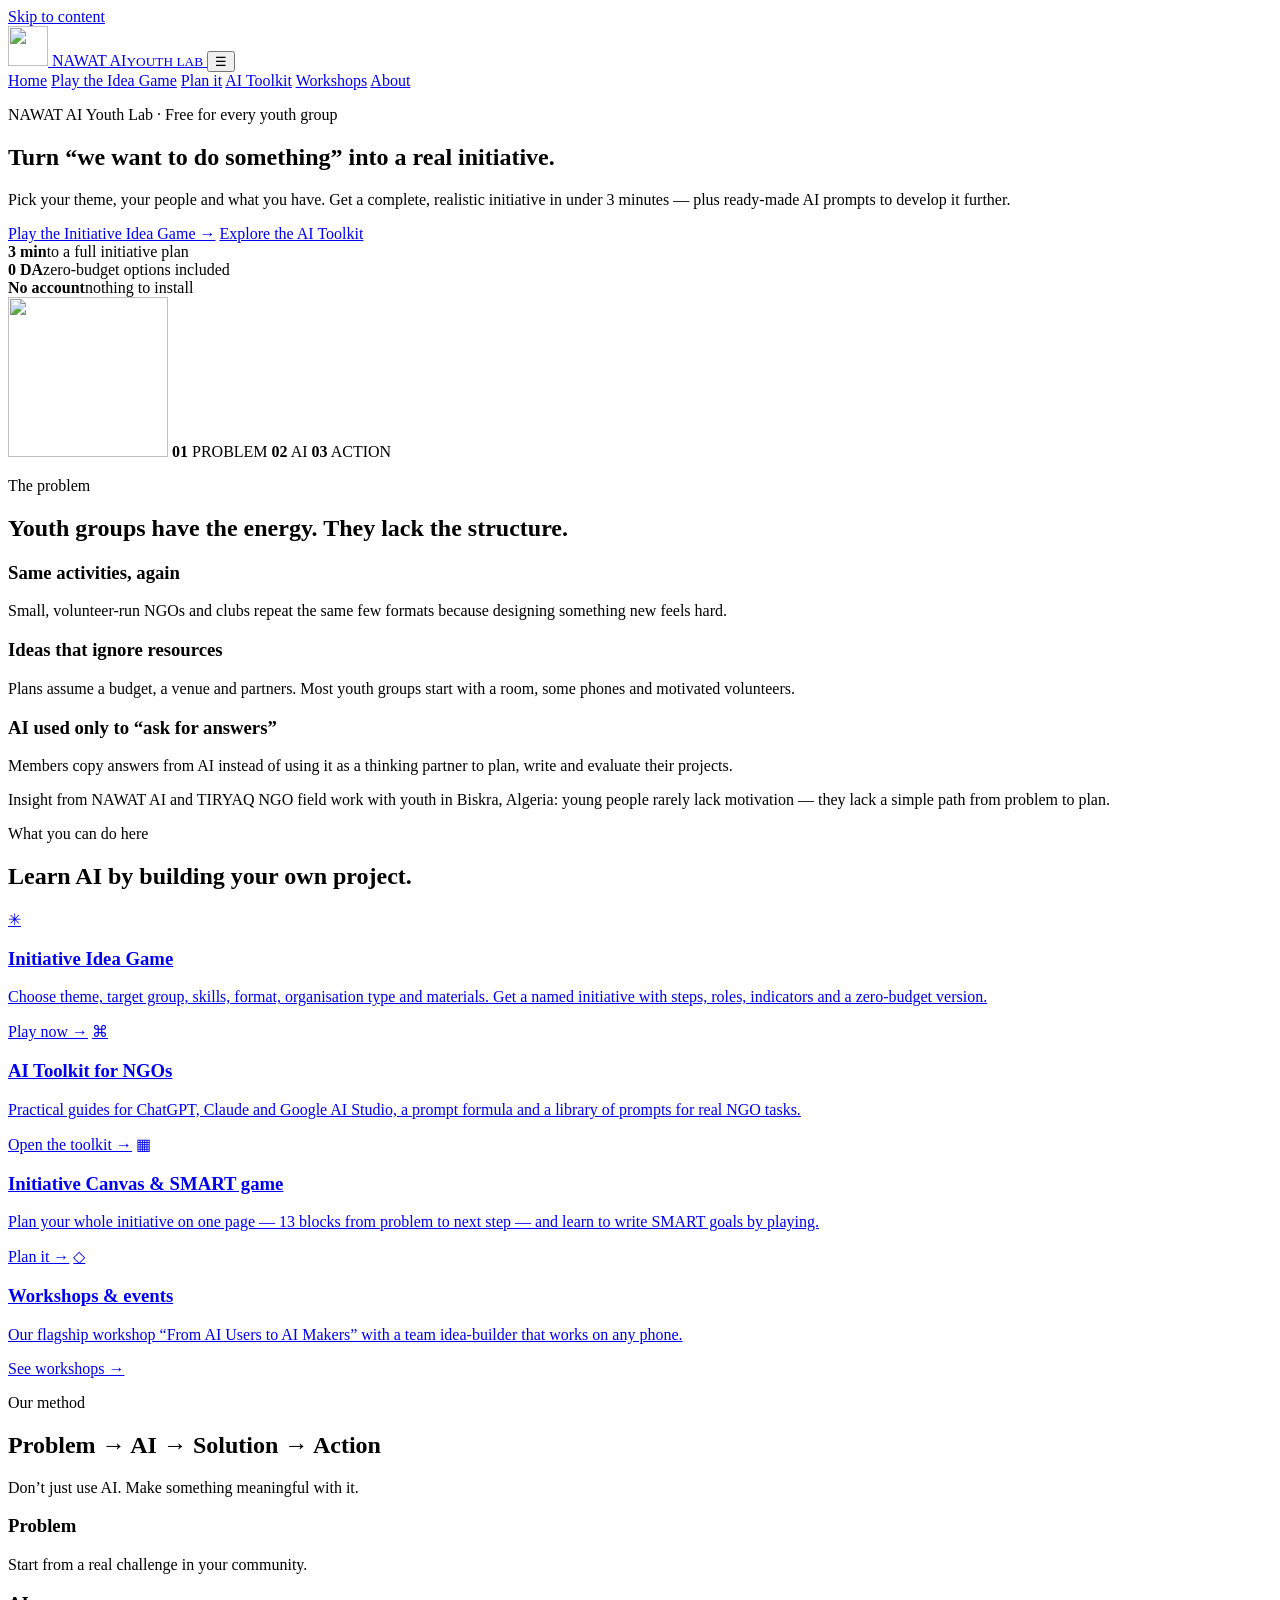
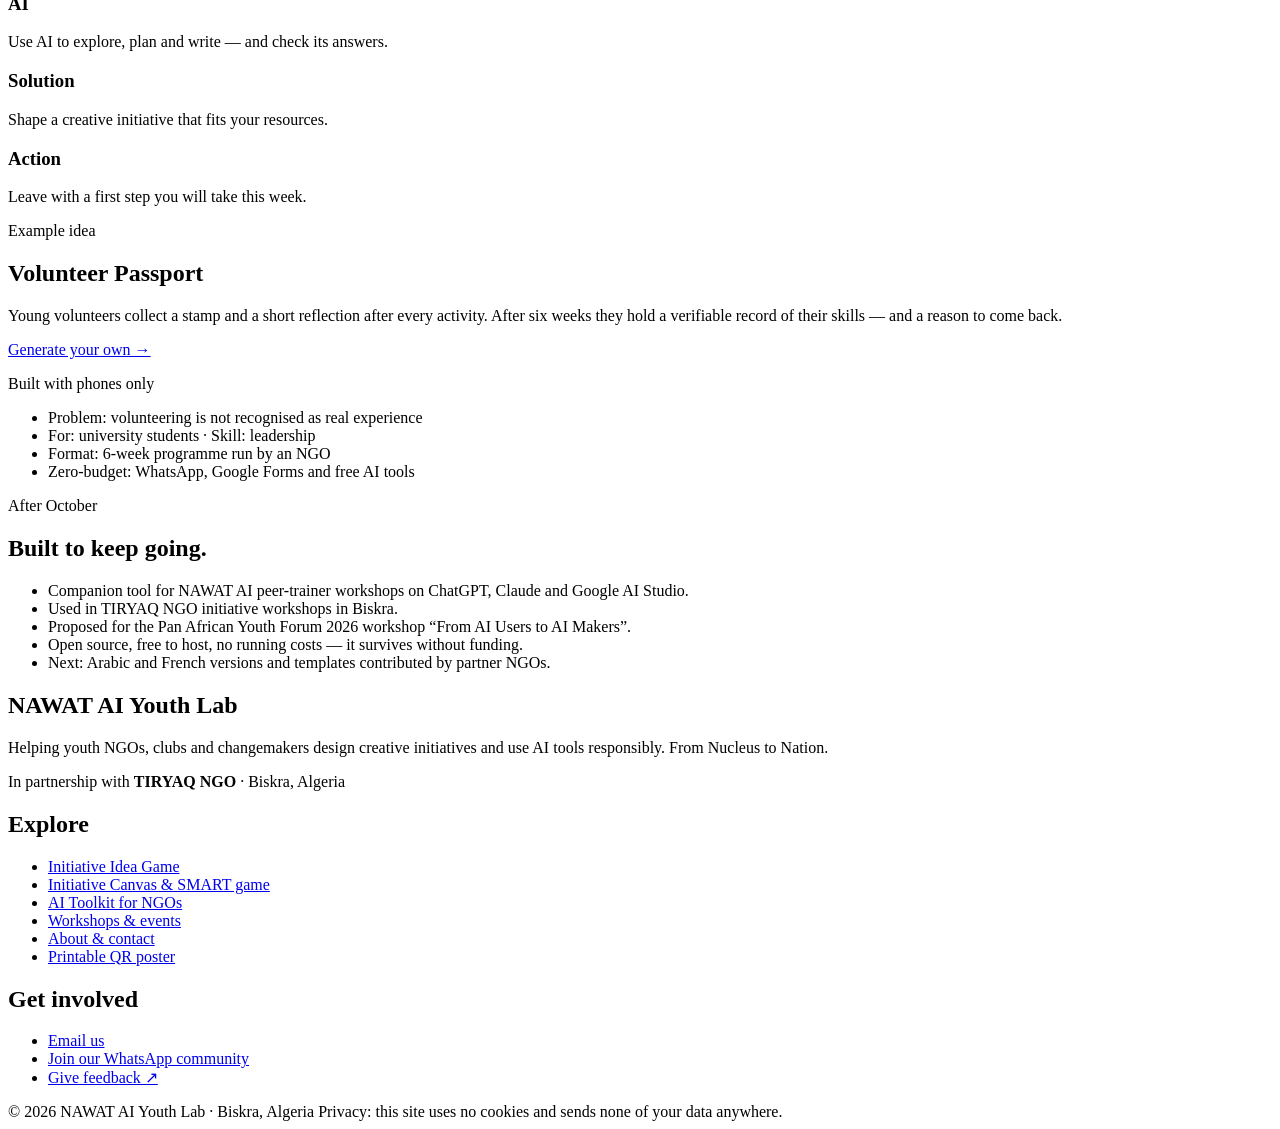
==== index.html @ 22d90e9e "Add files via upload" ====
<!doctype html>
<html lang="en">
<head>
  <meta charset="utf-8">
  <meta name="viewport" content="width=device-width, initial-scale=1">
  <meta http-equiv="Content-Security-Policy" content="default-src 'self'; script-src 'self'; style-src 'self'; img-src 'self' data:; font-src 'self'; connect-src 'none'; object-src 'none'; base-uri 'self'; form-action 'none'">
  <meta name="referrer" content="strict-origin-when-cross-origin">
  <title>NAWAT AI Youth Lab — Creative initiatives & AI literacy for youth NGOs</title>
  <meta name="description" content="A free platform that helps youth NGOs, clubs and changemakers design creative, realistic initiatives and learn to use AI tools while doing it.">
  <meta name="theme-color" content="#0A1628">
  <link rel="canonical" href="https://benloamina-svg.github.io/nawat-ai-youth-lab/">
  <meta property="og:type" content="website">
  <meta property="og:site_name" content="NAWAT AI Youth Lab">
  <meta property="og:title" content="NAWAT AI Youth Lab — Creative initiatives & AI literacy for youth NGOs">
  <meta property="og:description" content="A free platform that helps youth NGOs, clubs and changemakers design creative, realistic initiatives and learn to use AI tools while doing it.">
  <meta property="og:url" content="https://benloamina-svg.github.io/nawat-ai-youth-lab/">
  <meta property="og:image" content="https://benloamina-svg.github.io/nawat-ai-youth-lab/assets/img/nawat-logo.png">
  <meta name="twitter:card" content="summary">
  <link rel="icon" type="image/png" href="assets/img/favicon.png">
  <link rel="stylesheet" href="assets/css/styles.css">
</head>
<body>
  <a class="skip-link" href="#main">Skip to content</a>
  <header class="site-header">
    <div class="wrap header-inner">
      <a class="brand" href="index.html" aria-label="NAWAT AI Youth Lab — home">
        <img src="assets/img/nawat-logo.png" alt="" width="40" height="40">
        <span class="brand-text">NAWAT AI<small>YOUTH LAB</small></span>
      </a>
      <button class="menu-toggle" id="menuToggle" type="button" aria-expanded="false" aria-controls="siteNav" aria-label="Open navigation">☰</button>
      <nav id="siteNav" class="site-nav" aria-label="Main">
        <a href="index.html">Home</a>
        <a href="initiative-game.html" class="nav-cta">Play the Idea Game</a>
        <a href="planning.html">Plan it</a>
        <a href="ai-toolkit.html">AI Toolkit</a>
        <a href="workshops.html">Workshops</a>
        <a href="about.html">About</a>
      </nav>
    </div>
  </header>
  <main id="main">
    <section class="hero pattern">
      <div class="wrap hero-grid">
        <div>
          <p class="eyebrow">NAWAT AI Youth Lab · Free for every youth group</p>
          <h1 class="title-xl">Turn <span class="em">“we want to do something”</span> into a real initiative.</h1>
          <p class="lede">Pick your theme, your people and what you have. Get a complete, realistic initiative in under 3 minutes — plus ready-made AI prompts to develop it further.</p>
          <div class="actions">
            <a class="button" href="initiative-game.html">Play the Initiative Idea Game →</a>
            <a class="button button-outline" href="ai-toolkit.html">Explore the AI Toolkit</a>
          </div>
          <div class="stats">
            <div><b>3 min</b>to a full initiative plan</div>
            <div><b>0 DA</b>zero-budget options included</div>
            <div><b>No account</b>nothing to install</div>
          </div>
        </div>
        <div class="hero-visual" aria-hidden="true">
          <div class="ring ring-1"></div><div class="ring ring-2"></div><div class="ring ring-3"></div>
          <img src="assets/img/nawat-logo.png" alt="" width="160" height="160">
          <span class="orbit-tag t1"><b>01</b> PROBLEM</span>
          <span class="orbit-tag t2"><b>02</b> AI</span>
          <span class="orbit-tag t3"><b>03</b> ACTION</span>
        </div>
      </div>
    </section>

    <section class="section section-alt" aria-labelledby="problem-title">
      <div class="wrap">
        <div class="section-head">
          <p class="eyebrow">The problem</p>
          <h2 class="title-lg" id="problem-title">Youth groups have the energy. <span class="em">They lack the structure.</span></h2>
        </div>
        <div class="grid grid-3">
          <div class="card accent"><h3>Same activities, again</h3><p class="muted">Small, volunteer-run NGOs and clubs repeat the same few formats because designing something new feels hard.</p></div>
          <div class="card accent"><h3>Ideas that ignore resources</h3><p class="muted">Plans assume a budget, a venue and partners. Most youth groups start with a room, some phones and motivated volunteers.</p></div>
          <div class="card accent-gold"><h3>AI used only to “ask for answers”</h3><p class="muted">Members copy answers from AI instead of using it as a thinking partner to plan, write and evaluate their projects.</p></div>
        </div>
        <p class="muted">Insight from NAWAT AI and TIRYAQ NGO field work with youth in Biskra, Algeria: young people rarely lack motivation — they lack a simple path from problem to plan.</p>
      </div>
    </section>

    <section class="section" aria-labelledby="offer-title">
      <div class="wrap">
        <div class="section-head">
          <p class="eyebrow">What you can do here</p>
          <h2 class="title-lg" id="offer-title">Learn AI <span class="em">by building your own project.</span></h2>
        </div>
        <div class="grid grid-2">
          <a class="card" href="initiative-game.html"><span class="icon" aria-hidden="true">✳</span><h3>Initiative Idea Game</h3><p class="muted">Choose theme, target group, skills, format, organisation type and materials. Get a named initiative with steps, roles, indicators and a zero-budget version.</p><span class="card-link">Play now →</span></a>
          <a class="card" href="ai-toolkit.html"><span class="icon" aria-hidden="true">⌘</span><h3>AI Toolkit for NGOs</h3><p class="muted">Practical guides for ChatGPT, Claude and Google AI Studio, a prompt formula and a library of prompts for real NGO tasks.</p><span class="card-link">Open the toolkit →</span></a>
          <a class="card" href="planning.html"><span class="icon" aria-hidden="true">▦</span><h3>Initiative Canvas &amp; SMART game</h3><p class="muted">Plan your whole initiative on one page — 13 blocks from problem to next step — and learn to write SMART goals by playing.</p><span class="card-link">Plan it →</span></a>
          <a class="card" href="workshops.html"><span class="icon" aria-hidden="true">◇</span><h3>Workshops &amp; events</h3><p class="muted">Our flagship workshop “From AI Users to AI Makers” with a team idea-builder that works on any phone.</p><span class="card-link">See workshops →</span></a>
        </div>
      </div>
    </section>

    <section class="section section-alt pattern" aria-labelledby="method-title">
      <div class="wrap">
        <div class="section-head">
          <p class="eyebrow">Our method</p>
          <h2 class="title-lg" id="method-title">Problem → AI → Solution → Action</h2>
          <p class="lede">Don’t just use AI. Make something meaningful with it.</p>
        </div>
        <div class="grid grid-4 steps-row">
          <div class="card"><h3>Problem</h3><p class="muted">Start from a real challenge in your community.</p></div>
          <div class="card"><h3>AI</h3><p class="muted">Use AI to explore, plan and write — and check its answers.</p></div>
          <div class="card"><h3>Solution</h3><p class="muted">Shape a creative initiative that fits your resources.</p></div>
          <div class="card"><h3>Action</h3><p class="muted">Leave with a first step you will take this week.</p></div>
        </div>
      </div>
    </section>

    <section class="section" aria-labelledby="example-title">
      <div class="wrap grid grid-2">
        <div>
          <p class="eyebrow">Example idea</p>
          <h2 class="title-lg" id="example-title">Volunteer <span class="em">Passport</span></h2>
          <p class="lede">Young volunteers collect a stamp and a short reflection after every activity. After six weeks they hold a verifiable record of their skills — and a reason to come back.</p>
          <div class="actions"><a class="button" href="initiative-game.html#play">Generate your own →</a></div>
        </div>
        <div class="card">
          <p class="pill gold">Built with phones only</p>
          <ul class="check-list">
            <li>Problem: volunteering is not recognised as real experience</li>
            <li>For: university students · Skill: leadership</li>
            <li>Format: 6-week programme run by an NGO</li>
            <li>Zero-budget: WhatsApp, Google Forms and free AI tools</li>
          </ul>
        </div>
      </div>
    </section>

    <section class="section section-alt" aria-labelledby="impact-title">
      <div class="wrap grid grid-2">
        <div>
          <p class="eyebrow">After October</p>
          <h2 class="title-lg" id="impact-title">Built to <span class="em">keep going.</span></h2>
        </div>
        <ul class="check-list">
          <li>Companion tool for NAWAT AI peer-trainer workshops on ChatGPT, Claude and Google AI Studio.</li>
          <li>Used in TIRYAQ NGO initiative workshops in Biskra.</li>
          <li>Proposed for the Pan African Youth Forum 2026 workshop “From AI Users to AI Makers”.</li>
          <li>Open source, free to host, no running costs — it survives without funding.</li>
          <li>Next: Arabic and French versions and templates contributed by partner NGOs.</li>
        </ul>
      </div>
    </section>
  </main>
  <footer class="site-footer">
    <div class="wrap">
      <div class="footer-grid">
        <div>
          <h2>NAWAT AI Youth Lab</h2>
          <p>Helping youth NGOs, clubs and changemakers design creative initiatives and use AI tools responsibly. From Nucleus to Nation.</p>
          <p>In partnership with <strong>TIRYAQ NGO</strong> · Biskra, Algeria</p>
        </div>
        <div>
          <h2>Explore</h2>
          <ul>
            <li><a href="initiative-game.html">Initiative Idea Game</a></li>
            <li><a href="planning.html">Initiative Canvas &amp; SMART game</a></li>
            <li><a href="ai-toolkit.html">AI Toolkit for NGOs</a></li>
            <li><a href="workshops.html">Workshops &amp; events</a></li>
            <li><a href="about.html">About &amp; contact</a></li>
            <li><a href="poster.html">Printable QR poster</a></li>
          </ul>
        </div>
        <div>
          <h2>Get involved</h2>
          <ul>
            <li><a data-email href="about.html#contact">Email us</a></li>
            <li><a href="about.html#contact">Join our WhatsApp community</a></li>
            <li><a data-form="feedback" href="#">Give feedback ↗</a></li>
          </ul>
        </div>
      </div>
      <div class="footer-bottom">
        <span>© <span data-year>2026</span> NAWAT AI Youth Lab · Biskra, Algeria</span>
        <span>Privacy: this site uses no cookies and sends none of your data anywhere.</span>
      </div>
    </div>
  </footer>
  <script src="assets/js/config.js"></script>
  <script src="assets/js/main.js"></script>
</body>
</html>
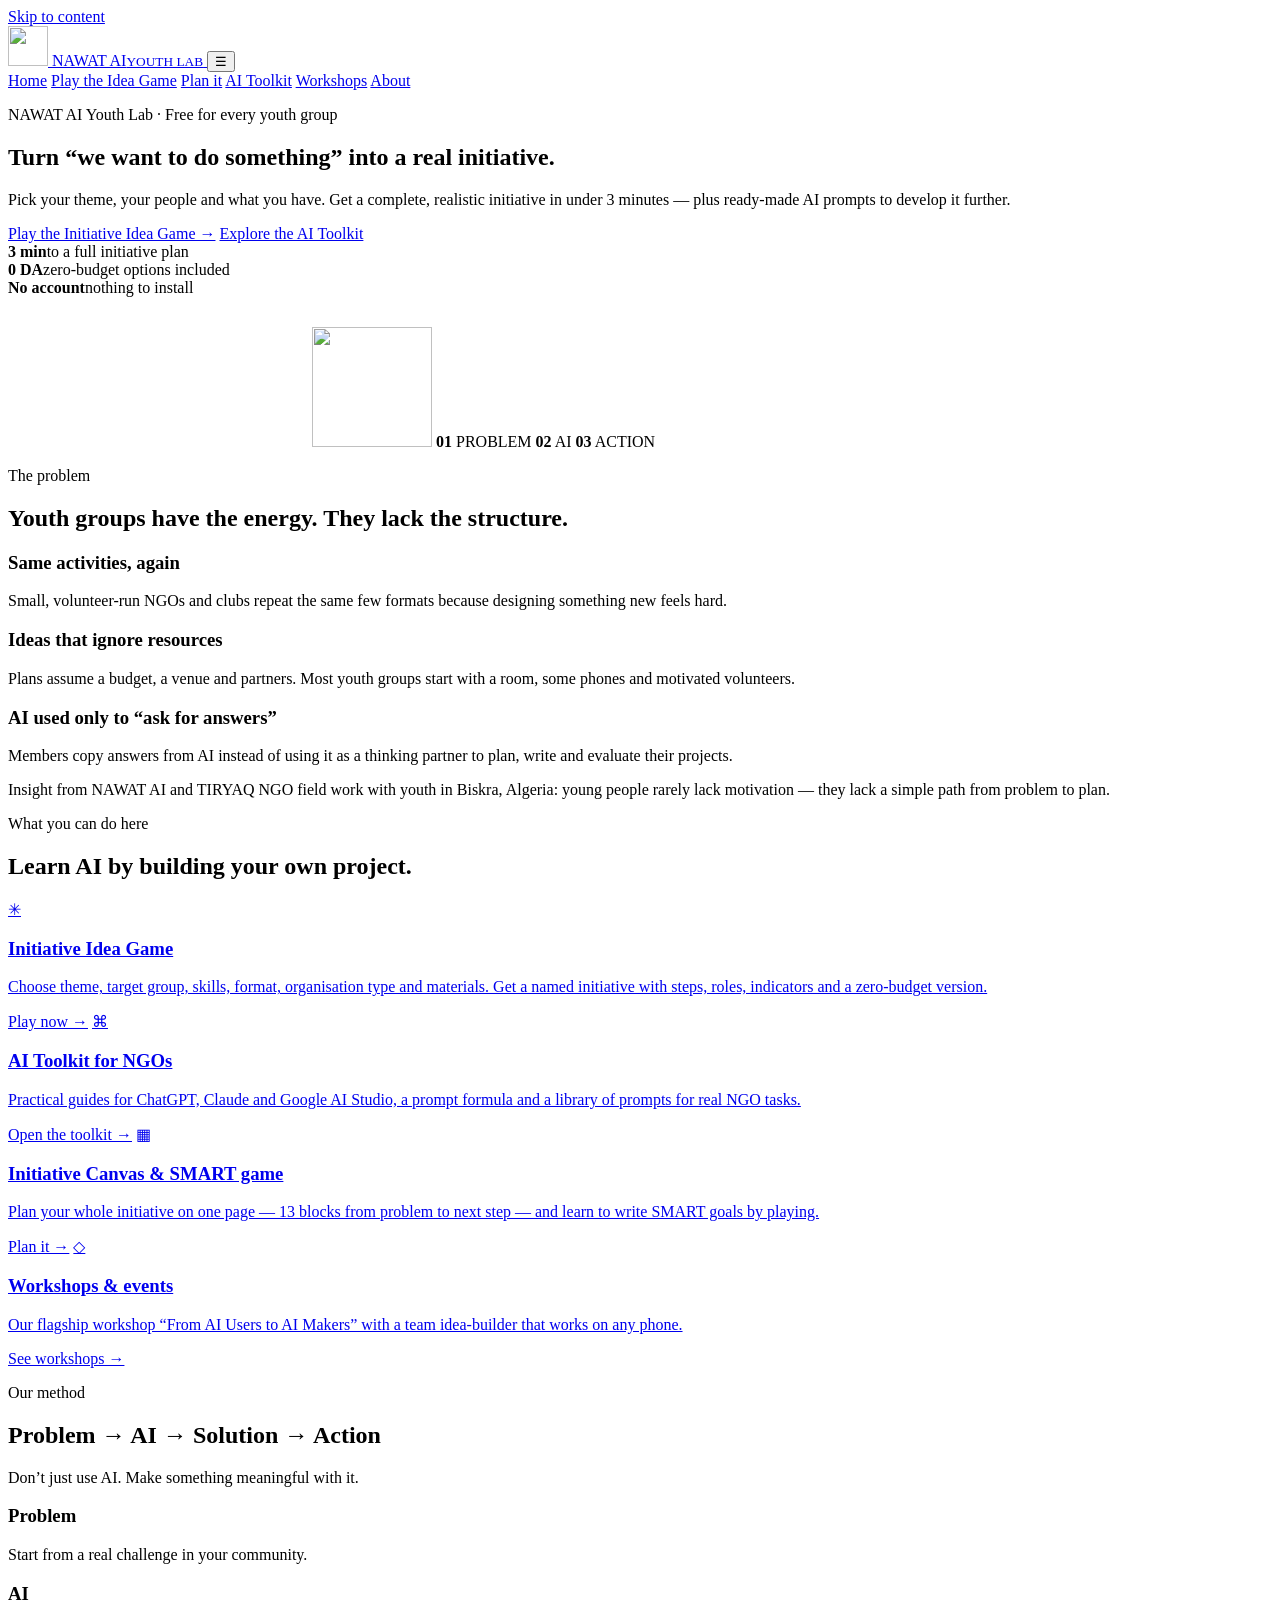
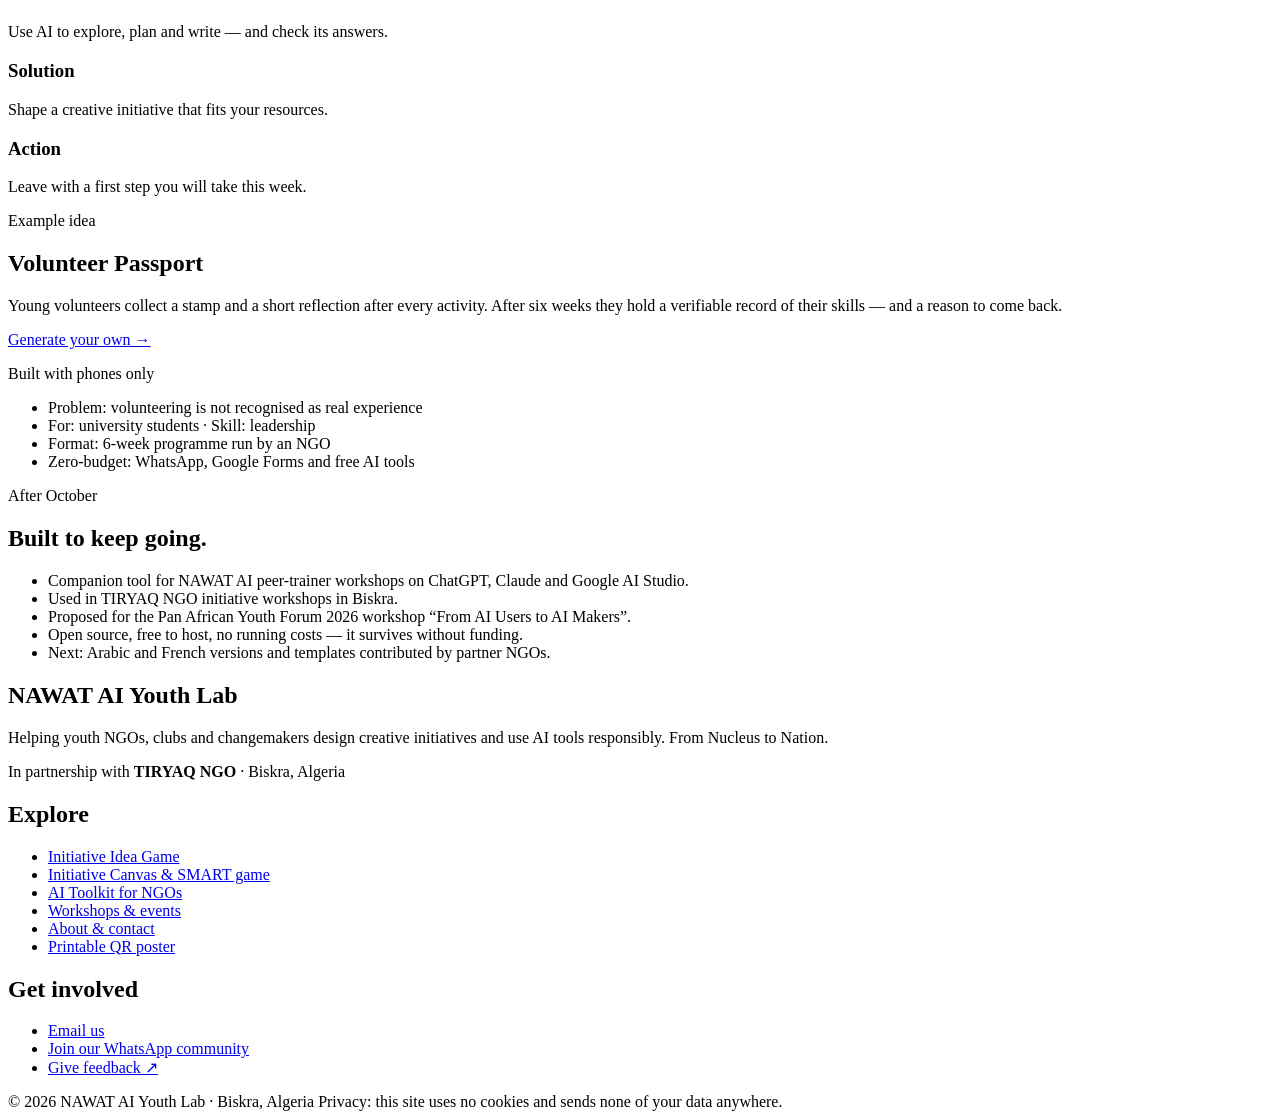
==== commit 70c2dba6: "Add files via upload" ====
--- a/index.html
+++ b/index.html
@@ -56,8 +56,8 @@
           </div>
         </div>
         <div class="hero-visual" aria-hidden="true">
-          <div class="ring ring-1"></div><div class="ring ring-2"></div><div class="ring ring-3"></div>
-          <img src="assets/img/nawat-logo.png" alt="" width="160" height="160">
+          <canvas class="constellation"></canvas>
+          <img src="assets/img/nawat-logo.png" alt="" width="120" height="120">
           <span class="orbit-tag t1"><b>01</b> PROBLEM</span>
           <span class="orbit-tag t2"><b>02</b> AI</span>
           <span class="orbit-tag t3"><b>03</b> ACTION</span>
@@ -67,16 +67,18 @@
 
     <section class="section section-alt" aria-labelledby="problem-title">
       <div class="wrap">
-        <div class="section-head">
+        <div class="split">
+        <div>
           <p class="eyebrow">The problem</p>
           <h2 class="title-lg" id="problem-title">Youth groups have the energy. <span class="em">They lack the structure.</span></h2>
         </div>
-        <div class="grid grid-3">
+        <div class="grid">
           <div class="card accent"><h3>Same activities, again</h3><p class="muted">Small, volunteer-run NGOs and clubs repeat the same few formats because designing something new feels hard.</p></div>
           <div class="card accent"><h3>Ideas that ignore resources</h3><p class="muted">Plans assume a budget, a venue and partners. Most youth groups start with a room, some phones and motivated volunteers.</p></div>
           <div class="card accent-gold"><h3>AI used only to “ask for answers”</h3><p class="muted">Members copy answers from AI instead of using it as a thinking partner to plan, write and evaluate their projects.</p></div>
         </div>
-        <p class="muted">Insight from NAWAT AI and TIRYAQ NGO field work with youth in Biskra, Algeria: young people rarely lack motivation — they lack a simple path from problem to plan.</p>
+        </div>
+        <p class="muted insight">Insight from NAWAT AI and TIRYAQ NGO field work with youth in Biskra, Algeria: young people rarely lack motivation — they lack a simple path from problem to plan.</p>
       </div>
     </section>
 
@@ -183,5 +185,6 @@
   </footer>
   <script src="assets/js/config.js"></script>
   <script src="assets/js/main.js"></script>
+  <script src="assets/js/constellation.js"></script>
 </body>
 </html>
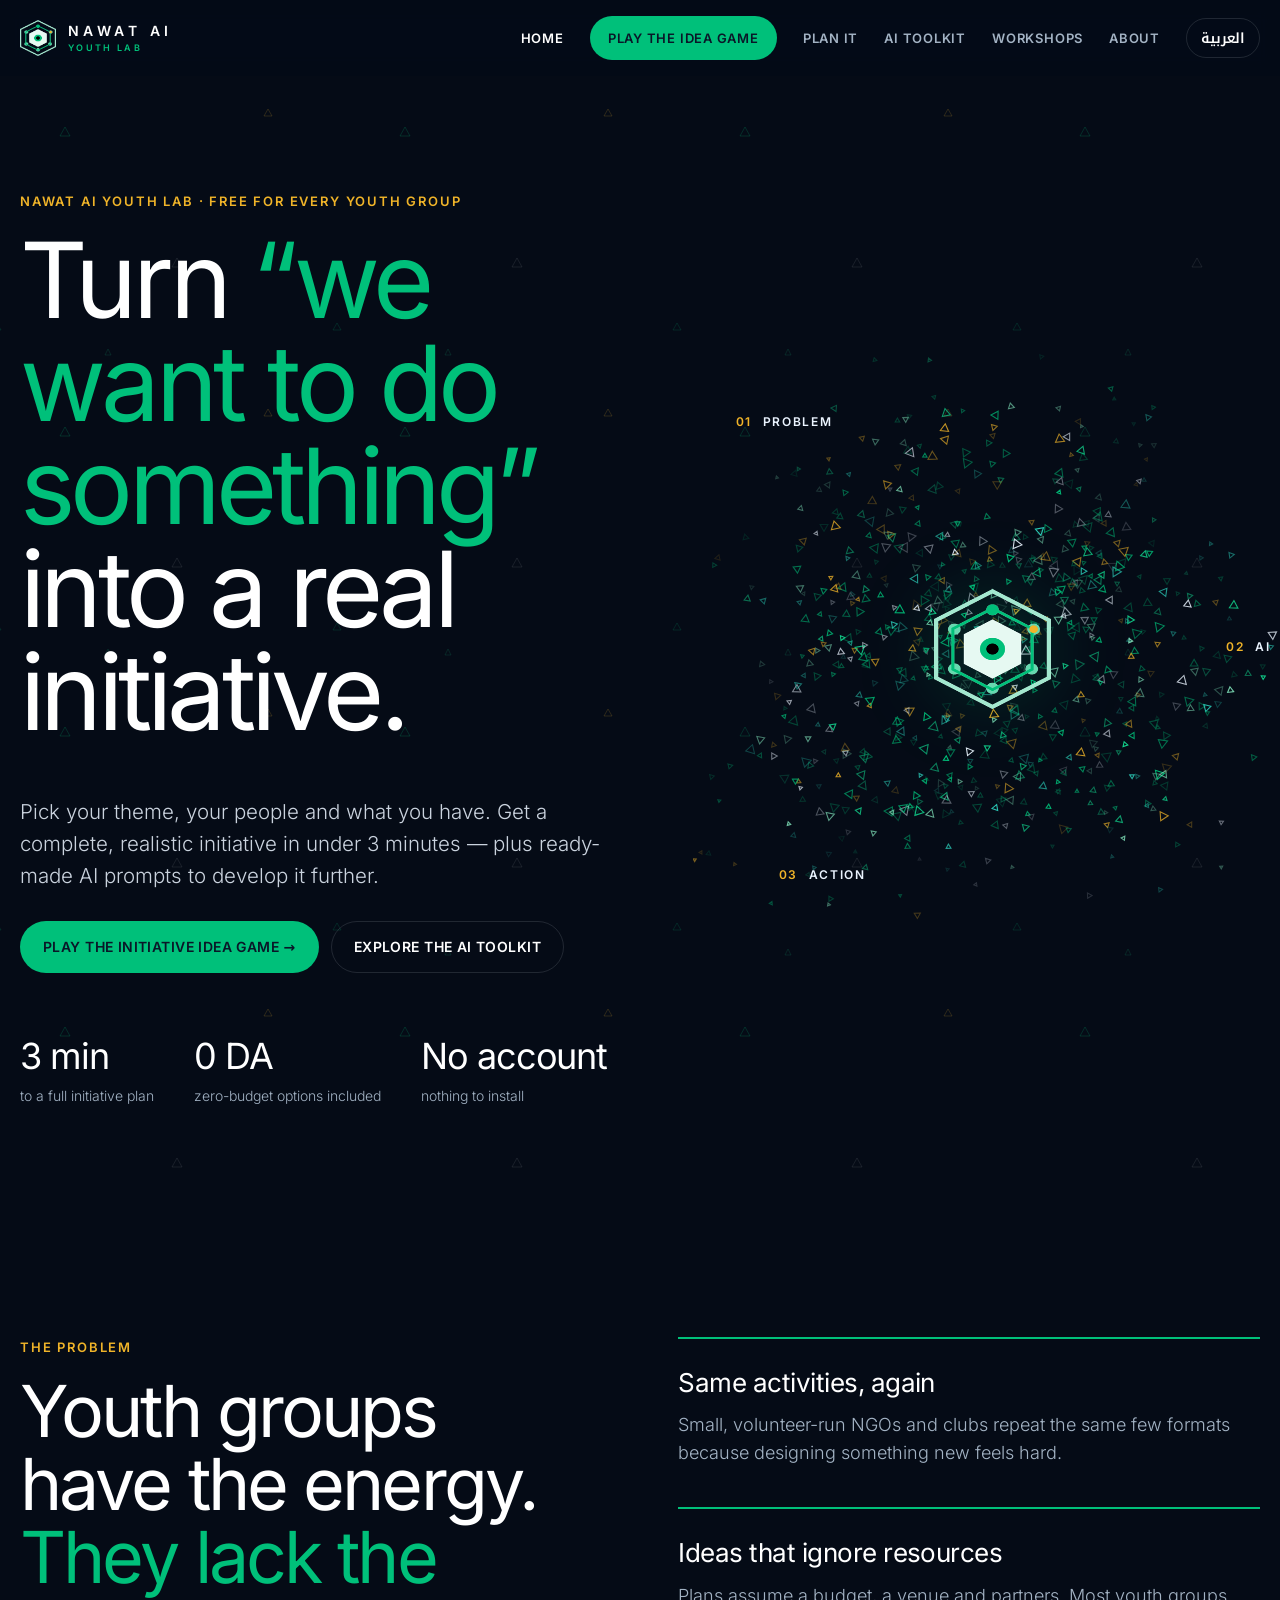
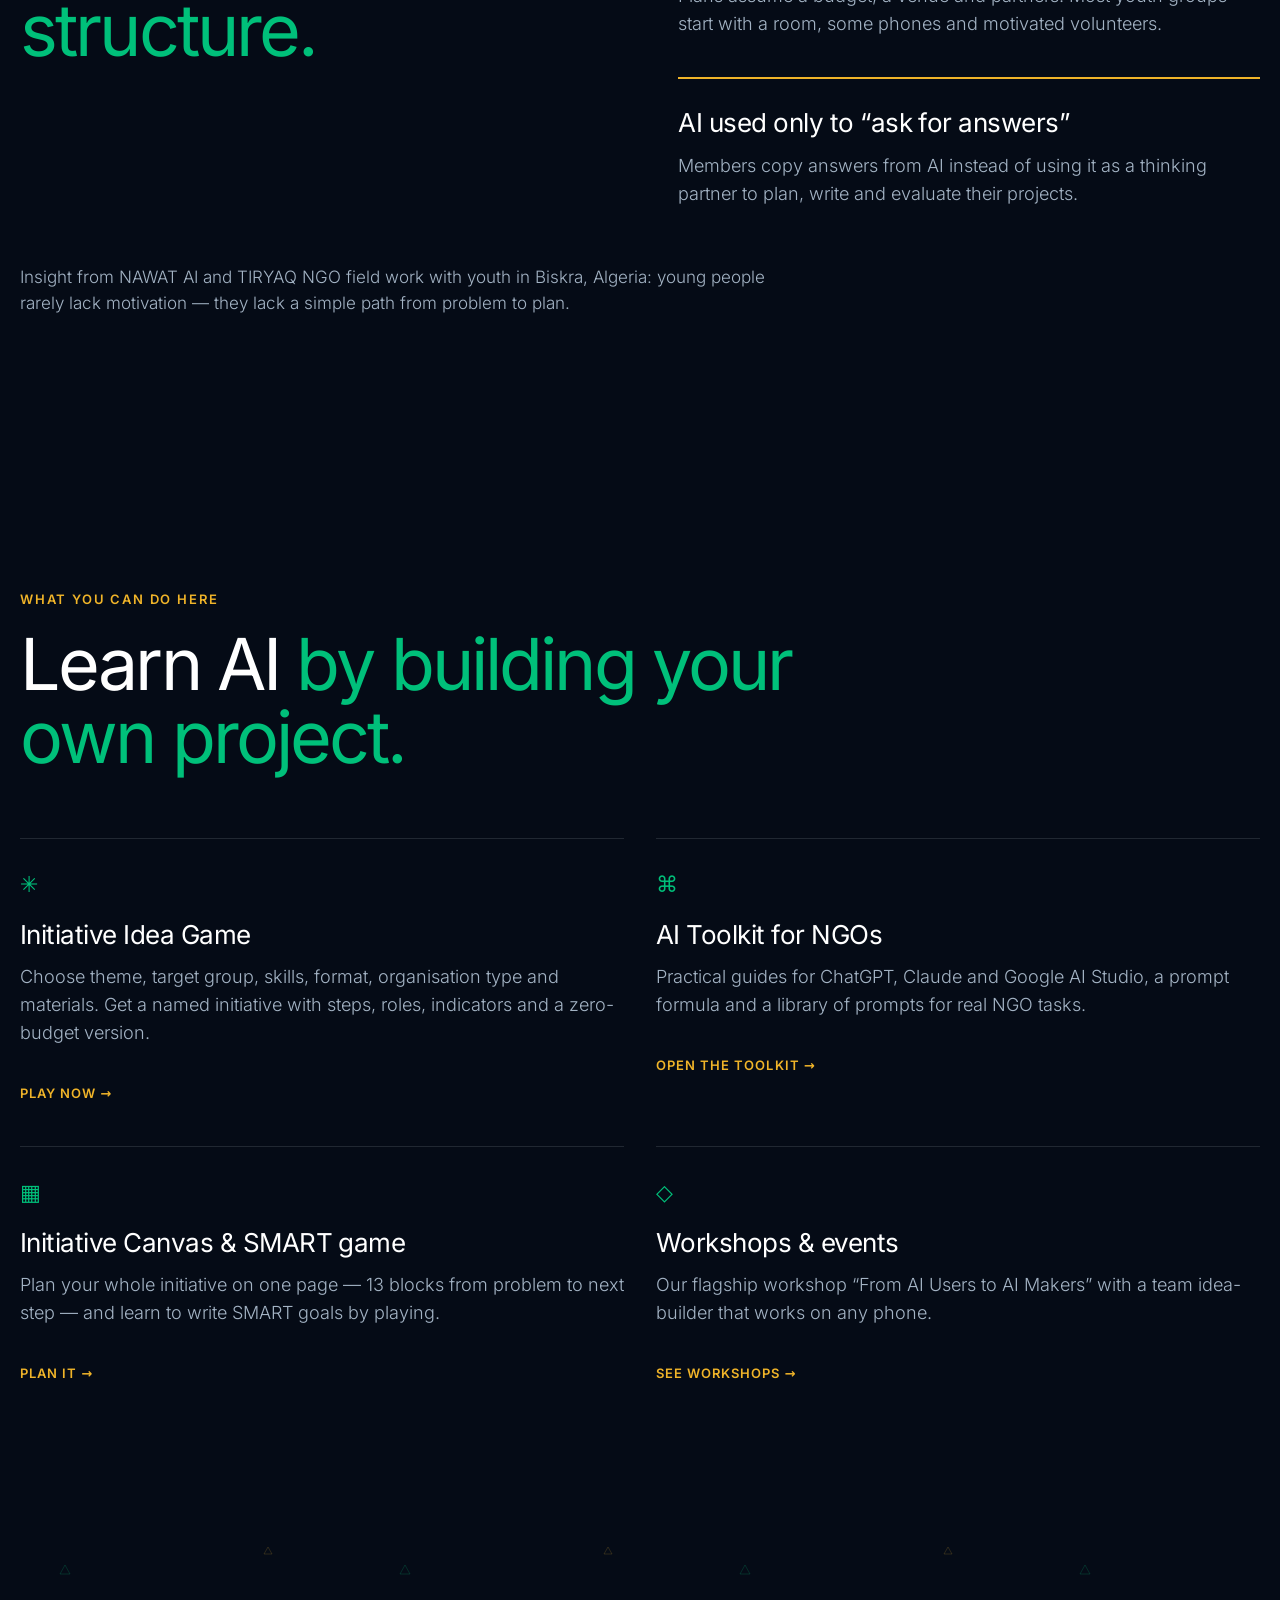
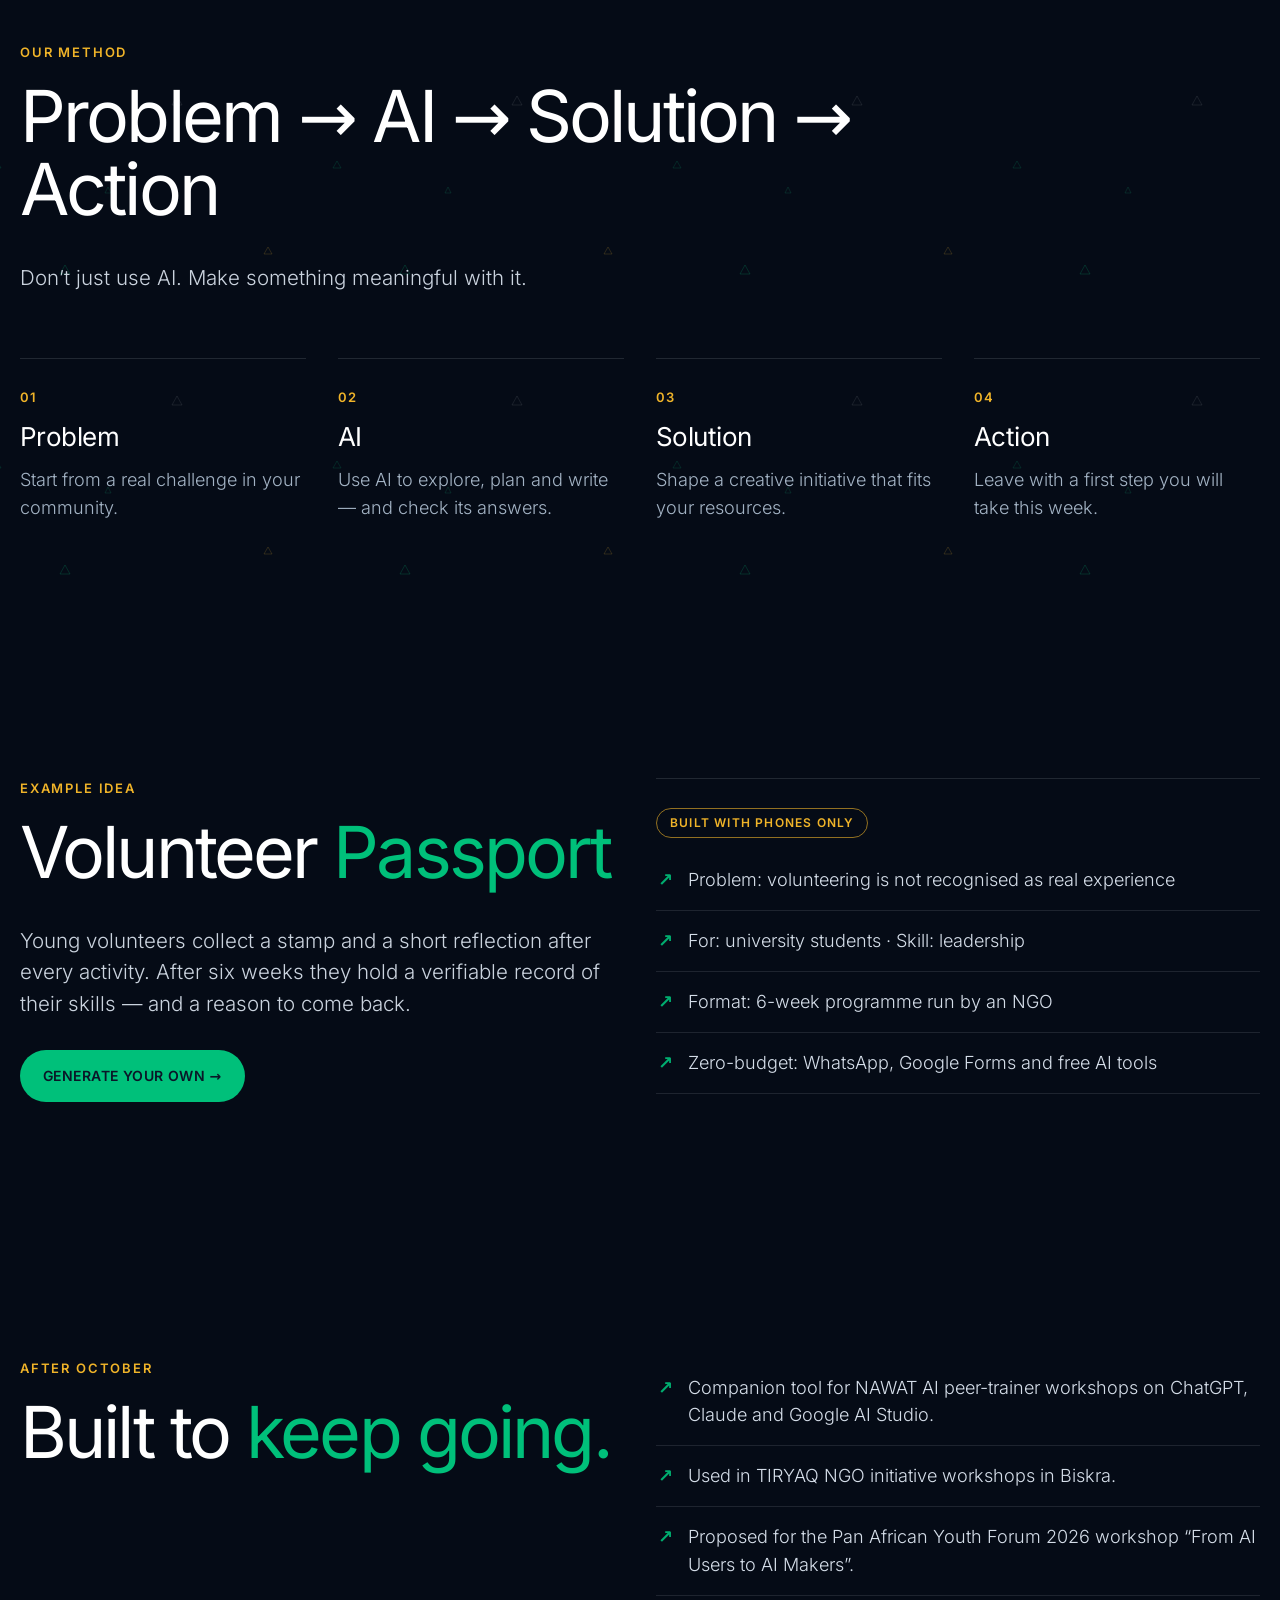
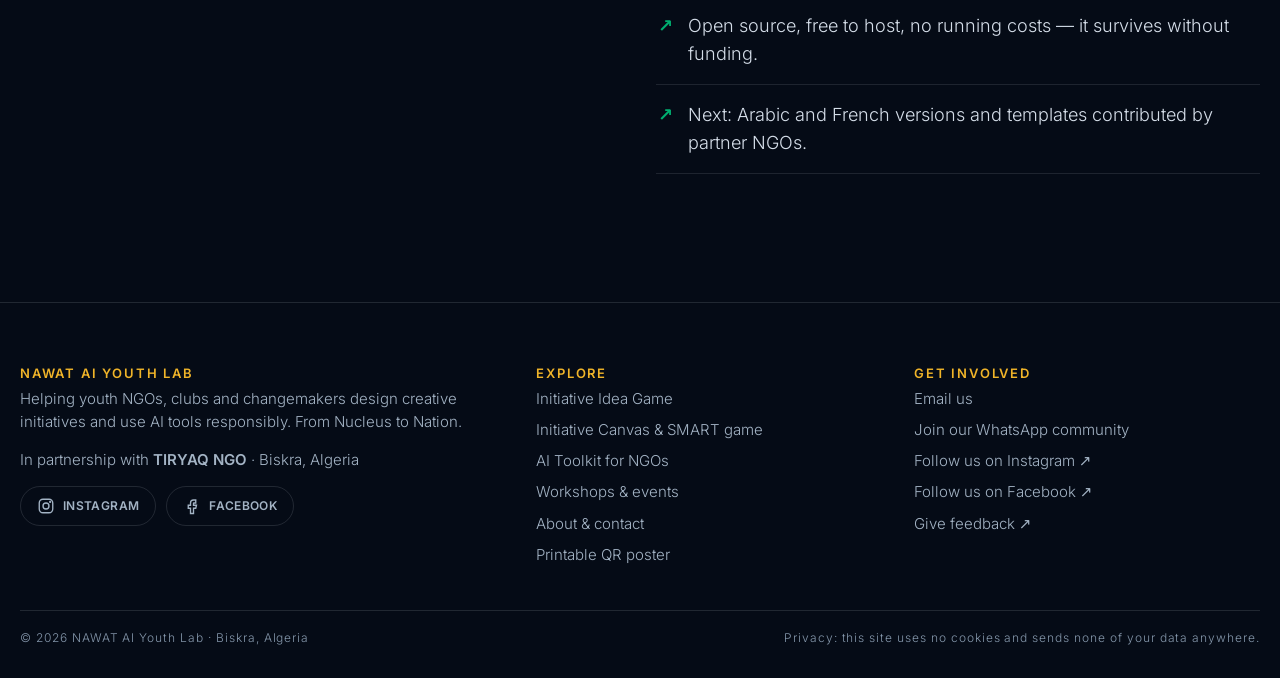
==== commit 30a16661: "Publish complete site: Arabic version, social links, founder photo Replaces the partial web upload w" ====
--- a/index.html
+++ b/index.html
@@ -1,5 +1,5 @@
 <!doctype html>
-<html lang="en">
+<html lang="en" dir="ltr">
 <head>
   <meta charset="utf-8">
   <meta name="viewport" content="width=device-width, initial-scale=1">
@@ -7,10 +7,13 @@
   <meta name="referrer" content="strict-origin-when-cross-origin">
   <title>NAWAT AI Youth Lab — Creative initiatives & AI literacy for youth NGOs</title>
   <meta name="description" content="A free platform that helps youth NGOs, clubs and changemakers design creative, realistic initiatives and learn to use AI tools while doing it.">
-  <meta name="theme-color" content="#0A1628">
+  <meta name="theme-color" content="#050B16">
   <link rel="canonical" href="https://benloamina-svg.github.io/nawat-ai-youth-lab/">
+  <link rel="alternate" hreflang="en" href="https://benloamina-svg.github.io/nawat-ai-youth-lab/">
+  <link rel="alternate" hreflang="ar" href="https://benloamina-svg.github.io/nawat-ai-youth-lab/ar/">
   <meta property="og:type" content="website">
   <meta property="og:site_name" content="NAWAT AI Youth Lab">
+  <meta property="og:locale" content="en_US">
   <meta property="og:title" content="NAWAT AI Youth Lab — Creative initiatives & AI literacy for youth NGOs">
   <meta property="og:description" content="A free platform that helps youth NGOs, clubs and changemakers design creative, realistic initiatives and learn to use AI tools while doing it.">
   <meta property="og:url" content="https://benloamina-svg.github.io/nawat-ai-youth-lab/">
@@ -25,7 +28,7 @@
     <div class="wrap header-inner">
       <a class="brand" href="index.html" aria-label="NAWAT AI Youth Lab — home">
         <img src="assets/img/nawat-logo.png" alt="" width="40" height="40">
-        <span class="brand-text">NAWAT AI<small>YOUTH LAB</small></span>
+        <span class="brand-text" lang="en">NAWAT AI<small>YOUTH LAB</small></span>
       </a>
       <button class="menu-toggle" id="menuToggle" type="button" aria-expanded="false" aria-controls="siteNav" aria-label="Open navigation">☰</button>
       <nav id="siteNav" class="site-nav" aria-label="Main">
@@ -35,6 +38,7 @@
         <a href="ai-toolkit.html">AI Toolkit</a>
         <a href="workshops.html">Workshops</a>
         <a href="about.html">About</a>
+        <a class="lang-switch" href="ar/index.html" lang="ar" hreflang="ar" aria-label="Arabic version">العربية</a>
       </nav>
     </div>
   </header>
@@ -156,6 +160,10 @@
           <h2>NAWAT AI Youth Lab</h2>
           <p>Helping youth NGOs, clubs and changemakers design creative initiatives and use AI tools responsibly. From Nucleus to Nation.</p>
           <p>In partnership with <strong>TIRYAQ NGO</strong> · Biskra, Algeria</p>
+          <div class="social">
+            <a class="button button-outline button-small" data-social="instagram" href="#"><svg viewBox="0 0 24 24" aria-hidden="true"><rect x="3" y="3" width="18" height="18" rx="5"/><circle cx="12" cy="12" r="4"/><circle cx="17.5" cy="6.5" r=".6"/></svg> Instagram</a>
+            <a class="button button-outline button-small" data-social="facebook" href="#"><svg viewBox="0 0 24 24" aria-hidden="true"><path d="M14 8h3V4h-3a4 4 0 0 0-4 4v3H7v4h3v7h4v-7h3l1-4h-4V8.5a.5.5 0 0 1 .5-.5z"/></svg> Facebook</a>
+          </div>
         </div>
         <div>
           <h2>Explore</h2>
@@ -173,6 +181,8 @@
           <ul>
             <li><a data-email href="about.html#contact">Email us</a></li>
             <li><a href="about.html#contact">Join our WhatsApp community</a></li>
+            <li><a data-social="instagram" href="#">Follow us on Instagram ↗</a></li>
+            <li><a data-social="facebook" href="#">Follow us on Facebook ↗</a></li>
             <li><a data-form="feedback" href="#">Give feedback ↗</a></li>
           </ul>
         </div>
@@ -184,6 +194,7 @@
     </div>
   </footer>
   <script src="assets/js/config.js"></script>
+  <script src="assets/js/i18n.js"></script>
   <script src="assets/js/main.js"></script>
   <script src="assets/js/constellation.js"></script>
 </body>
--- a/assets/css/styles.css
+++ b/assets/css/styles.css
@@ -0,0 +1,362 @@
+/* =====================================================================
+   NAWAT AI Youth Lab — shared styles (design v2: "nucleus on a navy void")
+   Dark void canvas, oversized light headlines, ultra-light body copy,
+   one emerald pill for the main action, gold for small labels.
+   Tokens are documented in docs/DESIGN_SYSTEM.md
+   ===================================================================== */
+@font-face {
+  font-family: "Inter";
+  src: url("../fonts/inter-variable.woff2") format("woff2");
+  font-weight: 100 900; font-style: normal; font-display: swap;
+}
+@font-face {
+  font-family: "Noto Kufi Arabic";
+  src: url("../fonts/noto-kufi-arabic.woff2") format("woff2");
+  font-weight: 100 900; font-style: normal; font-display: swap;
+  unicode-range: U+0600-06FF, U+0750-077F, U+08A0-08FF, U+FB50-FDFF, U+FE70-FEFF, U+200C-200E, U+2010-2011, U+204F, U+2E41;
+}
+:root {
+  /* Colour */
+  --void: #050B16;            /* page canvas (NAWAT deep navy) */
+  --navy: #0A1628;            /* brand navy: text on emerald, subtle surfaces */
+  --navy-deep: #050B16;
+  --surface: rgba(235, 244, 255, .045);   /* only for interactive tool panels */
+  --surface-2: rgba(235, 244, 255, .07);
+  --border: rgba(235, 244, 255, .12);     /* hairlines */
+  --emerald: #00C07A; --emerald-2: #12D58E;
+  --gold: #F0B429;
+  --white: #FFFFFF; --sky: #EBF4FF;
+  --muted: #A3B3C4;           /* secondary text (AA on void) */
+  --subtle: #8496AA;          /* tertiary text */
+  /* Type */
+  --font: "Inter", Calibri, ui-sans-serif, system-ui, -apple-system, "Segoe UI", Arial, sans-serif;
+  --display: clamp(46px, 8.2vw, 108px);
+  --h-lg: clamp(36px, 5.6vw, 76px);
+  --h-md: clamp(28px, 3.4vw, 44px);
+  /* Shape & space */
+  --radius: 24px; --pill: 9999px; --wrap: 1280px;
+  --gap-section: clamp(72px, 10vw, 128px);
+}
+*, *::before, *::after { box-sizing: border-box; }
+html { scroll-behavior: smooth; -webkit-text-size-adjust: 100%; }
+@media (prefers-reduced-motion: reduce) { html { scroll-behavior: auto; } * { transition: none !important; animation: none !important; } }
+body { margin: 0; font-family: var(--font); font-feature-settings: "ss01", "cv11"; background: var(--void); color: var(--white); font-size: 18px; font-weight: 300; line-height: 1.55; -webkit-font-smoothing: antialiased; }
+img { max-width: 100%; display: block; }
+a { color: var(--gold); text-underline-offset: 3px; }
+h1, h2, h3, h4 { font-weight: 400; line-height: 1.05; margin: 0 0 .5em; letter-spacing: -.035em; color: var(--white); }
+h3 { font-size: 24px; letter-spacing: -.02em; line-height: 1.25; }
+strong, b { font-weight: 600; }
+p { margin: 0 0 1em; }
+.em { color: var(--emerald); } .gold { color: var(--gold); }
+:focus-visible { outline: 2px solid var(--gold); outline-offset: 4px; border-radius: 6px; }
+.skip-link { position: absolute; top: 8px; left: 12px; width: 1px; height: 1px; overflow: hidden; clip-path: inset(50%); white-space: nowrap; background: var(--emerald); color: var(--navy); padding: 10px 16px; z-index: 30; font-weight: 600; border-radius: var(--pill); }
+.skip-link:focus { width: auto; height: auto; clip-path: none; }
+.wrap { width: min(var(--wrap), calc(100% - 40px)); margin-inline: auto; }
+.section { padding-block: var(--gap-section); }
+.section-alt { background: transparent; }
+/* Ambient particle field: tiny outlined triangles at very low opacity */
+.pattern { background-image: url("data:image/svg+xml,%3Csvg xmlns='http://www.w3.org/2000/svg' width='340' height='300' viewBox='0 0 340 300'%3E%3Cg fill='none' stroke-width='1'%3E%3Cpath d='M28 40l5 9h-10z' stroke='%2300C07A' stroke-opacity='.18'/%3E%3Cpath d='M231 22l4 7h-8z' stroke='%23F0B429' stroke-opacity='.16'/%3E%3Cpath d='M140 171l5 9h-10z' stroke='%23EBF4FF' stroke-opacity='.08'/%3E%3Cpath d='M300 236l4 7h-8z' stroke='%2300C07A' stroke-opacity='.14'/%3E%3Cpath d='M71 262l3 6h-6z' stroke='%2312D58E' stroke-opacity='.12'/%3E%3C/g%3E%3C/svg%3E"); background-position: 37px 11px; }
+
+/* ---- Header: transparent bar, uppercase links, one emerald pill ---- */
+.site-header { position: sticky; top: 0; z-index: 20; background: rgba(5, 11, 22, .78); backdrop-filter: saturate(140%) blur(10px); -webkit-backdrop-filter: saturate(140%) blur(10px); }
+.header-inner { display: flex; align-items: center; justify-content: space-between; height: 76px; }
+.brand { display: flex; align-items: center; gap: 12px; text-decoration: none; color: var(--white); }
+.brand img { width: 36px; height: 36px; }
+.brand-text { font-weight: 600; letter-spacing: .32em; font-size: 14px; line-height: 1.1; }
+.brand-text small { display: block; letter-spacing: .26em; font-size: 9px; color: var(--emerald); margin-top: 4px; font-weight: 600; }
+.site-nav { display: flex; align-items: center; gap: 26px; }
+.site-nav a { color: var(--muted); text-decoration: none; font-size: 13px; font-weight: 600; text-transform: uppercase; letter-spacing: .06em; transition: color .15s; }
+.site-nav a:hover, .site-nav a[aria-current="page"] { color: var(--white); }
+.site-nav .nav-cta { color: var(--navy); background: var(--emerald); padding: 12px 18px; border-radius: var(--pill); }
+.site-nav .nav-cta:hover, .site-nav .nav-cta[aria-current="page"] { color: var(--navy); background: var(--emerald-2); }
+.menu-toggle { display: none; background: transparent; border: 1px solid var(--border); color: var(--white); border-radius: var(--pill); font-size: 20px; width: 46px; height: 46px; cursor: pointer; }
+
+/* ---- Typography helpers ---- */
+.eyebrow { font-size: 13px; font-weight: 600; letter-spacing: .14em; text-transform: uppercase; color: var(--gold); margin-bottom: 18px; }
+.title-xl { font-size: var(--display); letter-spacing: -.045em; line-height: .98; }
+.title-lg { font-size: var(--h-lg); letter-spacing: -.04em; line-height: 1.02; }
+.lede { font-size: clamp(18px, 1.6vw, 21px); font-weight: 300; color: var(--sky); opacity: .86; max-width: 600px; }
+.muted { color: var(--muted); }
+.divider { width: 40px; height: 2px; background: var(--emerald); border: 0; margin: 20px 0; }
+.pill { display: inline-block; border: 1px solid rgba(0, 192, 122, .6); color: var(--emerald); border-radius: var(--pill); padding: 5px 13px; font-size: 12px; font-weight: 600; letter-spacing: .1em; text-transform: uppercase; }
+.pill.gold { border-color: rgba(240, 180, 41, .6); color: var(--gold); }
+
+/* ---- Buttons: emerald pill = the main action; ghost = everything else ---- */
+.button { display: inline-flex; align-items: center; justify-content: center; gap: 8px; min-height: 48px; padding: 14px 22px; border-radius: var(--pill); border: 1px solid transparent; font: inherit; font-weight: 600; font-size: 14px; letter-spacing: .03em; text-transform: uppercase; cursor: pointer; text-decoration: none; transition: transform .15s, background .15s, border-color .15s, color .15s; background: var(--emerald); color: var(--navy); }
+.button:hover { background: var(--emerald-2); transform: translateY(-1px); }
+.button-outline { background: transparent; color: var(--white); border-color: var(--border); }
+.button-outline:hover { background: transparent; border-color: var(--white); }
+.button-small { min-height: 40px; padding: 9px 16px; font-size: 12px; }
+.button.is-disabled { opacity: .5; cursor: not-allowed; pointer-events: none; }
+.actions { display: flex; flex-wrap: wrap; gap: 12px; margin-top: 30px; }
+
+/* ---- Hero: two-column split, constellation on the right ---- */
+.hero { padding-block: clamp(56px, 9vw, 120px) clamp(56px, 8vw, 104px); }
+.hero-grid { display: grid; grid-template-columns: 1.1fr .9fr; gap: clamp(24px, 4vw, 64px); align-items: center; }
+.hero-visual { position: relative; aspect-ratio: 1; width: 100%; max-width: 560px; justify-self: center; display: grid; place-items: center; }
+.constellation { position: absolute; inset: -6%; width: 112%; height: 112%; }
+.hero-visual img { width: 22%; position: relative; filter: drop-shadow(0 0 40px rgba(0, 192, 122, .35)); }
+.orbit-tag { position: absolute; font-size: 12px; font-weight: 600; letter-spacing: .14em; color: var(--sky); text-transform: uppercase; }
+.orbit-tag b { color: var(--gold); font-weight: 600; margin-right: 6px; }
+.t1 { top: 6%; left: 2%; } .t2 { top: 48%; right: -2%; } .t3 { bottom: 6%; left: 10%; }
+.stats { display: flex; flex-wrap: wrap; gap: 40px; margin-top: 56px; }
+.stats div { font-size: 14px; color: var(--muted); }
+.stats b { display: block; font-size: 36px; font-weight: 400; letter-spacing: -.03em; color: var(--white); }
+
+/* ---- Content blocks: no boxes — text floats on the void, hairline on top ---- */
+.grid { display: grid; gap: 40px 32px; }
+.grid-2 { grid-template-columns: repeat(2, 1fr); } .grid-3 { grid-template-columns: repeat(3, 1fr); } .grid-4 { grid-template-columns: repeat(4, 1fr); }
+.card { background: transparent; border: 0; border-top: 1px solid var(--border); border-radius: 0; padding: 28px 0 0; }
+.card h3 { font-size: 26px; margin-bottom: 12px; }
+.card p:last-child { margin-bottom: 0; }
+.card .icon { font-size: 22px; color: var(--emerald); margin-bottom: 18px; display: block; }
+a.card { color: inherit; text-decoration: none; transition: border-color .2s; }
+a.card:hover { border-top-color: var(--emerald); }
+a.card:hover h3 { color: var(--emerald); }
+.card-link { color: var(--gold); font-weight: 600; font-size: 13px; text-transform: uppercase; letter-spacing: .08em; display: inline-block; margin-top: 18px; }
+.accent { border-top: 2px solid var(--emerald); }
+.accent-gold { border-top: 2px solid var(--gold); }
+.section-head { max-width: 860px; margin-bottom: clamp(40px, 5vw, 64px); }
+.split { display: grid; grid-template-columns: 1fr 1fr; gap: clamp(32px, 6vw, 96px); align-items: start; }
+.steps-row { counter-reset: s; }
+.steps-row .card { position: relative; }
+.steps-row .card::before { counter-increment: s; content: "0" counter(s); display: block; font-size: 13px; font-weight: 600; color: var(--gold); letter-spacing: .1em; margin-bottom: 14px; }
+.check-list { list-style: none; padding: 0; margin: 0; }
+.check-list li { padding: 16px 0 16px 32px; border-bottom: 1px solid var(--border); position: relative; color: var(--sky); opacity: .9; }
+.check-list li::before { content: "↗"; position: absolute; left: 2px; color: var(--emerald); font-weight: 600; }
+
+/* ---- Forms & interactive tool panels ---- */
+fieldset { border: 0; padding: 0; margin: 0 0 30px; min-width: 0; }
+legend, .label { font-weight: 500; font-size: 16px; margin-bottom: 14px; padding: 0; display: block; color: var(--white); }
+legend span, .label span { color: var(--gold); margin-right: 10px; font-size: 13px; font-weight: 600; }
+.chips { display: flex; flex-wrap: wrap; gap: 8px; }
+.chip-input { position: absolute; opacity: 0; width: 1px; height: 1px; }
+.chip { display: inline-block; padding: 10px 16px; border: 1px solid var(--border); border-radius: var(--pill); background: transparent; color: var(--sky); font-size: 15px; font-weight: 400; cursor: pointer; transition: border-color .15s, color .15s, background .15s; }
+.chip:hover { border-color: var(--emerald); }
+.chip-input:checked + .chip { background: var(--emerald); border-color: var(--emerald); color: var(--navy); font-weight: 500; }
+.chip-input:focus-visible + .chip { outline: 2px solid var(--gold); outline-offset: 3px; }
+input[type="text"], textarea { width: 100%; padding: 14px 16px; background: rgba(235, 244, 255, .04); border: 1px solid var(--border); border-radius: 14px; color: var(--white); font: inherit; font-size: 16px; font-weight: 300; }
+textarea { resize: vertical; }
+input::placeholder, textarea::placeholder { color: var(--subtle); }
+input:focus, textarea:focus { border-color: var(--emerald); outline: none; box-shadow: 0 0 0 3px rgba(0, 192, 122, .18); }
+.field { display: block; margin-bottom: 20px; font-weight: 500; font-size: 15px; }
+.field input, .field textarea { margin-top: 8px; }
+.field small { display: block; font-weight: 300; color: var(--subtle); margin-top: 4px; font-size: 13px; }
+.suggestions { display: flex; flex-wrap: wrap; gap: 8px; margin-top: 12px; font-size: 14px; color: var(--subtle); }
+.suggestion { background: transparent; border: 1px dashed var(--border); color: var(--muted); border-radius: var(--pill); padding: 8px 14px; font: inherit; font-size: 14px; cursor: pointer; text-align: left; }
+.suggestion:hover { border-color: var(--gold); color: var(--white); }
+.status { min-height: 24px; color: var(--emerald); font-weight: 500; font-size: 15px; margin-top: 14px; }
+.panel { background: var(--surface); border: 0; border-radius: var(--radius); padding: clamp(22px, 3.5vw, 44px); }
+
+/* ---- Game result ---- */
+.game-layout { display: grid; grid-template-columns: 1.1fr .9fr; gap: 40px; align-items: start; }
+.game-aside { position: sticky; top: 96px; }
+.idea-result { margin-top: 48px; scroll-margin-top: 90px; }
+.idea-card { background: var(--sky); color: var(--navy); border-radius: var(--radius); padding: clamp(24px, 4vw, 48px); outline: none; font-weight: 400; }
+.idea-card .tag { font-size: 11px; font-weight: 700; letter-spacing: .16em; text-transform: uppercase; color: #007A4E; }
+.idea-name { font-size: clamp(34px, 5vw, 60px); color: var(--navy); letter-spacing: -.04em; }
+.idea-pitch { font-size: 18px; color: #2E4D6A; }
+.idea-facts { display: grid; grid-template-columns: repeat(2, 1fr); gap: 14px 24px; margin: 24px 0; padding: 20px 0; border-block: 1px solid #C9D9E8; }
+.idea-facts dt { font-size: 11px; font-weight: 700; letter-spacing: .14em; text-transform: uppercase; color: #4A6480; }
+.idea-facts dd { margin: 2px 0 0; font-weight: 500; }
+.idea-section { margin-top: 22px; }
+.idea-section h4 { font-size: 13px; letter-spacing: .14em; text-transform: uppercase; color: #007A4E; margin-bottom: 8px; }
+.idea-section ol, .idea-section ul { margin: 0; padding-left: 22px; }
+.idea-section li { margin-bottom: 6px; }
+.idea-section.zero { background: #FFF6DE; border-left: 4px solid var(--gold); padding: 14px 18px; border-radius: 8px; }
+.prompt-card { background: var(--surface); border: 0; border-radius: var(--radius); padding: 22px; margin-bottom: 14px; }
+.prompt-card h4 { font-size: 16px; }
+.prompt-text { font-family: ui-monospace, Consolas, monospace; font-size: 13px; color: var(--sky); background: rgba(5, 11, 22, .7); border-radius: 14px; padding: 14px; white-space: pre-wrap; }
+
+/* ---- Builder ---- */
+.builder-output { margin-top: 28px; background: var(--sky); color: var(--navy); border-radius: var(--radius); padding: clamp(22px, 3.5vw, 40px); font-weight: 400; }
+.builder-output h3 { font-size: 36px; color: var(--navy); letter-spacing: -.035em; }
+.builder-output h4 { font-size: 11px; letter-spacing: .14em; text-transform: uppercase; color: #007A4E; margin: 16px 0 4px; }
+.builder-output p { margin: 0; white-space: pre-wrap; }
+.form-grid { display: grid; grid-template-columns: 1fr 1fr; gap: 0 18px; }
+.save-state { font-size: 13px; color: var(--subtle); }
+
+/* ---- Agenda ---- */
+.agenda { list-style: none; padding: 0; margin: 0; border-top: 1px solid var(--border); }
+.agenda li { display: grid; grid-template-columns: 72px 1fr 120px; gap: 20px; align-items: center; padding: 30px 0; border-bottom: 1px solid var(--border); }
+.agenda .num { color: var(--gold); font-weight: 600; font-size: 14px; letter-spacing: .1em; }
+.agenda h3 { font-size: clamp(22px, 2.4vw, 30px); margin-bottom: 6px; }
+.agenda p { margin: 0; color: var(--muted); font-size: 17px; }
+.agenda .verb { font-size: 12px; letter-spacing: .14em; color: var(--emerald); text-align: right; font-weight: 600; }
+
+/* ---- About ---- */
+.founder { display: grid; grid-template-columns: 260px 1fr; gap: 40px; align-items: start; }
+.founder-badge { aspect-ratio: 1; border-radius: var(--radius); display: grid; place-items: center; text-align: center; background: radial-gradient(circle at 50% 45%, rgba(0, 192, 122, .22), transparent 62%), var(--surface); }
+.founder-badge b { display: block; font-size: 72px; font-weight: 400; color: var(--white); letter-spacing: -.05em; margin-bottom: 8px; }
+.logo-tile { background: #fff; border-radius: var(--radius); padding: 18px; margin-bottom: 8px; display: grid; place-items: center; height: 150px; }
+.logo-tile img { max-height: 114px; width: auto; }
+.qr-box { background: #fff; padding: 14px; border-radius: 18px; width: 210px; }
+
+/* ---- Footer ---- */
+.site-footer { background: transparent; border-top: 1px solid var(--border); padding-block: 64px 30px; color: var(--muted); font-size: 15px; }
+.footer-grid { display: grid; grid-template-columns: 1.4fr 1fr 1fr; gap: 32px; }
+.site-footer h2 { font-size: 13px; font-weight: 600; letter-spacing: .14em; text-transform: uppercase; color: var(--gold); }
+.site-footer ul { list-style: none; padding: 0; margin: 0; }
+.site-footer li { margin-bottom: 8px; }
+.site-footer a { color: var(--muted); text-decoration: none; }
+.site-footer a:hover { color: var(--emerald); }
+.footer-bottom { margin-top: 36px; padding-top: 18px; border-top: 1px solid var(--border); display: flex; flex-wrap: wrap; justify-content: space-between; gap: 12px; font-size: 12px; letter-spacing: .08em; color: var(--subtle); }
+
+/* ---- Poster (A4) ---- */
+.poster-page { background: #1a2433; }
+.poster { width: 210mm; min-height: 297mm; margin: 24px auto; background: var(--void); border-radius: 0; color: var(--sky); padding: 18mm 16mm; display: flex; flex-direction: column; gap: 10mm; }
+.poster h1 { font-size: 44pt; letter-spacing: -.03em; }
+.poster .qr-box { width: 70mm; }
+.poster-logos { display: flex; gap: 12px; align-items: center; margin-top: auto; }
+.poster-logos .logo-tile { height: 90px; padding: 10px; }
+.poster-logos .logo-tile img { max-height: 70px; }
+.poster-toolbar { text-align: center; padding: 16px; }
+
+/* ---- Responsive ---- */
+@media (max-width: 960px) {
+  .hero-grid, .game-layout, .founder, .split { grid-template-columns: 1fr; }
+  .hero-visual { max-width: 380px; }
+  .game-aside { position: static; }
+  .grid-3, .grid-4 { grid-template-columns: repeat(2, 1fr); }
+  .footer-grid { grid-template-columns: 1fr 1fr; }
+  .founder-badge { max-width: 200px; }
+}
+@media (max-width: 960px) {
+  .menu-toggle { display: block; }
+  .site-nav { display: none; position: absolute; top: 76px; left: 0; right: 0; flex-direction: column; align-items: stretch; gap: 4px; background: var(--void); border-bottom: 1px solid var(--border); padding: 12px 20px 24px; }
+  .site-nav.open { display: flex; }
+  .site-nav a { padding: 12px 6px; font-size: 16px; }
+  .site-nav .nav-cta { text-align: center; }
+}
+@media (max-width: 600px) {
+  .section { padding-block: 60px; }
+  .hero { padding-block: 48px; }
+  .grid-2, .grid-3, .grid-4, .form-grid, .footer-grid, .idea-facts { grid-template-columns: 1fr; }
+  .panel, .idea-card { padding: 22px; }
+  .agenda li { grid-template-columns: 40px 1fr; }
+  .agenda .verb { grid-column: 2; text-align: left; }
+  .orbit-tag { font-size: 10px; }
+  .stats { gap: 24px; } .stats b { font-size: 28px; }
+  body { font-size: 17px; }
+}
+
+/* ---- Print: only the generated card ---- */
+@media print {
+  @page { margin: 14mm; }
+  body { background: #fff; color: #000; }
+  .site-header, .site-footer, .no-print, .skip-link { display: none !important; }
+  .print-hide { display: none !important; }
+  .idea-card, .builder-output { box-shadow: none; padding: 0; background: #fff; }
+  .poster-page { background: #fff; }
+  .poster { margin: 0; width: auto; -webkit-print-color-adjust: exact; print-color-adjust: exact; }
+}
+.idea-result-gap { margin-top: 14px; }
+.h4 { font-size: 16px; }
+@media (max-width: 840px) { .poster { width: 100%; min-height: auto; margin: 0; } }
+
+/* ---- Plan it: canvas + SMART game ---- */
+.flow { font-size: 13px; margin-top: 28px; letter-spacing: .02em; }
+.canvas-top { display: flex; flex-wrap: wrap; gap: 20px; align-items: end; justify-content: space-between; margin-bottom: 18px; }
+.canvas-name { flex: 1 1 320px; margin: 0; }
+.canvas-progress { flex: 0 1 260px; font-size: 13px; color: var(--muted); font-weight: 600; }
+.bar { height: 6px; background: rgba(235, 244, 255, .08); border-radius: 8px; margin-top: 8px; overflow: hidden; }
+.bar span { display: block; height: 100%; width: 0; background: var(--emerald); transition: width .3s; }
+.canvas-grid { display: grid; grid-template-columns: repeat(4, 1fr); gap: 12px; }
+.canvas-block { background: rgba(5, 11, 22, .55); border: 1px solid transparent; border-radius: 18px; padding: 14px; display: flex; flex-direction: column; transition: border-color .2s; }
+.canvas-block.wide { grid-column: span 2; }
+.canvas-block.filled { border-color: rgba(0, 192, 122, .45); }
+.canvas-block label { font-weight: 500; font-size: 17px; }
+.canvas-num { color: var(--gold); font-size: 12px; margin-right: 4px; }
+.canvas-block small { color: var(--subtle); font-size: 12px; line-height: 1.4; margin: 4px 0 8px; }
+.canvas-block textarea { flex: 1 0 auto; min-height: 90px; font-size: 15px; background: rgba(235, 244, 255, .04); }
+.smart-legend { display: flex; flex-wrap: wrap; gap: 10px; margin-top: 18px; }
+.smart-legend span { border: 1px solid var(--border); border-radius: var(--pill); padding: 6px 12px; font-size: 14px; color: var(--muted); }
+.smart-legend b { color: var(--emerald); margin-right: 4px; }
+.smart-tools { align-items: start; }
+.smart-tools h3 { font-size: 24px; margin-top: 14px; }
+.court-meta { display: flex; justify-content: space-between; font-size: 13px; color: var(--subtle); font-weight: 700; letter-spacing: .06em; }
+.court-goal { font-size: clamp(20px, 2.2vw, 26px); font-weight: 400; letter-spacing: -.015em; line-height: 1.35; background: rgba(5, 11, 22, .6); border-left: 3px solid var(--gold); border-radius: 14px; padding: 18px; margin: 12px 0 18px; }
+.letter-toggles { display: grid; grid-template-columns: repeat(5, 1fr); gap: 8px; }
+.letter-toggle { background: transparent; border: 1px solid var(--border); border-radius: 18px; color: var(--muted); padding: 10px 4px; cursor: pointer; font: inherit; display: flex; flex-direction: column; align-items: center; gap: 2px; }
+.letter-toggle b { font-size: 30px; font-weight: 400; color: var(--white); line-height: 1; }
+.letter-toggle span { font-size: 11px; }
+.letter-toggle[aria-pressed="true"] { border-color: var(--gold); background: rgba(240, 180, 41, .12); }
+.letter-toggle.right { border-color: var(--emerald); background: rgba(0, 192, 122, .18); }
+.letter-toggle.wrong { border-color: #E5484D; background: rgba(229, 72, 77, .15); }
+.letter-toggle.missed { border-color: var(--emerald); border-style: dashed; }
+.court-feedback { margin-top: 16px; font-size: 15px; }
+.verdict { font-weight: 700; font-size: 17px; }
+.verdict.ok { color: var(--emerald); } .verdict.ko { color: var(--gold); }
+.fixed { background: rgba(5, 11, 22, .6); border-radius: 14px; padding: 12px 14px; color: var(--sky); }
+.smart-badges { display: flex; gap: 8px; margin: 6px 0 20px; }
+.smart-badge { width: 46px; height: 46px; display: grid; place-items: center; border-radius: var(--pill); border: 1px solid var(--border); font-weight: 500; font-size: 20px; color: var(--subtle); transition: all .2s; }
+.smart-badge.ok { border-color: var(--emerald); background: var(--emerald); color: var(--navy); }
+.check-field { display: flex; gap: 10px; align-items: flex-start; font-size: 14px; font-weight: 600; margin-bottom: 18px; cursor: pointer; }
+.check-field input { width: 20px; height: 20px; accent-color: var(--emerald); margin-top: 1px; flex: none; }
+.smart-preview { background: var(--sky); color: var(--navy); border-radius: 10px; padding: 16px 18px; }
+.smart-preview .eyebrow { color: #007A4E; margin-bottom: 6px; }
+.smart-preview p { margin: 0 0 6px; font-weight: 600; }
+.smart-preview .muted { color: #4A6480; font-weight: 400; }
+.small { font-size: 13px; }
+.chain { margin-top: 24px; }
+@media (max-width: 960px) { .canvas-grid { grid-template-columns: repeat(2, 1fr); } }
+@media (max-width: 600px) { .canvas-grid { grid-template-columns: 1fr; } .canvas-block.wide { grid-column: auto; } .letter-toggle span { font-size: 9px; } }
+@media print {
+  .canvas-grid { grid-template-columns: repeat(4, 1fr); gap: 6px; }
+  .canvas-block { background: #fff; border: 1px solid #999; padding: 8px; }
+  .canvas-block small { display: none; }
+  .canvas-block textarea { background: #fff; color: #000; border: 0; padding: 0; min-height: 40px; resize: none; font-size: 11px; overflow: visible; field-sizing: content; height: auto !important; }
+  .section-alt, .section { background: #fff !important; padding-block: 0 !important; }
+  .canvas-block { break-inside: avoid; }
+  #canvasForm.panel { background: #fff; border: 0; padding: 0; }
+  #canvasForm input { background: #fff; color: #000; border: 0; font-size: 20px; font-weight: 700; padding: 0; }
+  .canvas-block label, .canvas-name { color: #000; }
+}
+.insight { margin-top: 56px; max-width: 760px; font-size: 17px; }
+.panel .title-lg { font-size: var(--h-md); letter-spacing: -.03em; }
+@media (max-width: 600px) {
+  .stats { display: grid; grid-template-columns: repeat(3, 1fr); gap: 12px; margin-top: 40px; }
+  .stats div { font-size: 12px; } .stats b { font-size: 22px; }
+  .hero-visual { max-width: 300px; margin-top: 8px; }
+  .orbit-tag { font-size: 9px; }
+  .actions .button { width: 100%; }
+}
+.hero { overflow-x: clip; }
+
+/* ---- Language switch & social links ---- */
+.lang-switch { border: 1px solid var(--border); border-radius: var(--pill); padding: 8px 14px; }
+.site-nav a.lang-switch { color: var(--white); text-transform: none; letter-spacing: 0; }
+.site-nav a.lang-switch:hover { border-color: var(--gold); }
+.lang-switch[lang="ar"] { font-family: "Noto Kufi Arabic", var(--font); font-size: 14px; }
+.lang-switch[lang="en"] { font-family: Inter, var(--font); }
+.social { display: flex; gap: 10px; flex-wrap: wrap; }
+.social a { display: inline-flex; align-items: center; gap: 8px; }
+.social svg { width: 18px; height: 18px; fill: none; stroke: currentColor; stroke-width: 1.8; }
+
+/* ---- Arabic (right-to-left) ---- */
+[dir="rtl"] body { font-family: "Noto Kufi Arabic", var(--font); line-height: 1.85; font-weight: 400; }
+[dir="rtl"] :is(h1, h2, h3, h4, .title-xl, .title-lg, .eyebrow, .button, .site-nav a, .pill, .chip, .card-link, legend, .label, .stats b, .orbit-tag, .agenda .verb, .idea-card .tag, .idea-section h4, .idea-facts dt, .builder-output h4) { letter-spacing: 0; }
+[dir="rtl"] :is(h1, h2, .title-xl, .title-lg) { line-height: 1.3; font-weight: 500; }
+[dir="rtl"] .title-xl { font-size: clamp(38px, 6.4vw, 84px); }
+[dir="rtl"] .title-lg { font-size: clamp(30px, 4.4vw, 58px); }
+[dir="rtl"] .panel .title-lg { font-size: clamp(26px, 3vw, 38px); }
+[dir="rtl"] h3 { line-height: 1.5; }
+[dir="rtl"] .brand-text, [dir="rtl"] .brand-text small { letter-spacing: .3em; font-family: Inter, var(--font); }
+[dir="rtl"] .skip-link { left: auto; right: 12px; }
+[dir="rtl"] .check-list li { padding: 16px 32px 16px 0; }
+[dir="rtl"] .check-list li::before { left: auto; right: 2px; content: "↖"; }
+[dir="rtl"] legend span, [dir="rtl"] .label span { margin-right: 0; margin-left: 10px; }
+[dir="rtl"] .suggestion { text-align: right; }
+[dir="rtl"] .agenda .verb { text-align: left; }
+[dir="rtl"] .court-goal { border-left: 0; border-right: 3px solid var(--gold); }
+[dir="rtl"] .idea-section.zero { border-left: 0; border-right: 4px solid var(--gold); }
+[dir="rtl"] .idea-section ol, [dir="rtl"] .idea-section ul { padding-left: 0; padding-right: 22px; }
+[dir="rtl"] .canvas-num { margin-right: 0; margin-left: 4px; }
+[dir="rtl"] .prompt-text { font-family: "Noto Kufi Arabic", var(--font); font-size: 14px; line-height: 1.9; }
+[dir="rtl"] .t1 { left: auto; right: 2%; } [dir="rtl"] .t2 { right: auto; left: -2%; } [dir="rtl"] .t3 { left: auto; right: 10%; }
+[dir="rtl"] .letter-toggle span { font-size: 10px; }
+@media (max-width: 960px) { [dir="rtl"] .agenda .verb { text-align: right; } }
+.founder-photo { margin: 0; position: relative; max-width: 320px; }
+.founder-photo img { width: 100%; height: auto; aspect-ratio: 1; object-fit: cover; border-radius: var(--radius); box-shadow: 0 30px 80px rgba(0, 192, 122, .18); }
+.founder-photo figcaption { position: absolute; bottom: 14px; inset-inline-start: 14px; background: rgba(5, 11, 22, .85); }
+@media (max-width: 960px) { .founder-photo { max-width: 240px; } }
